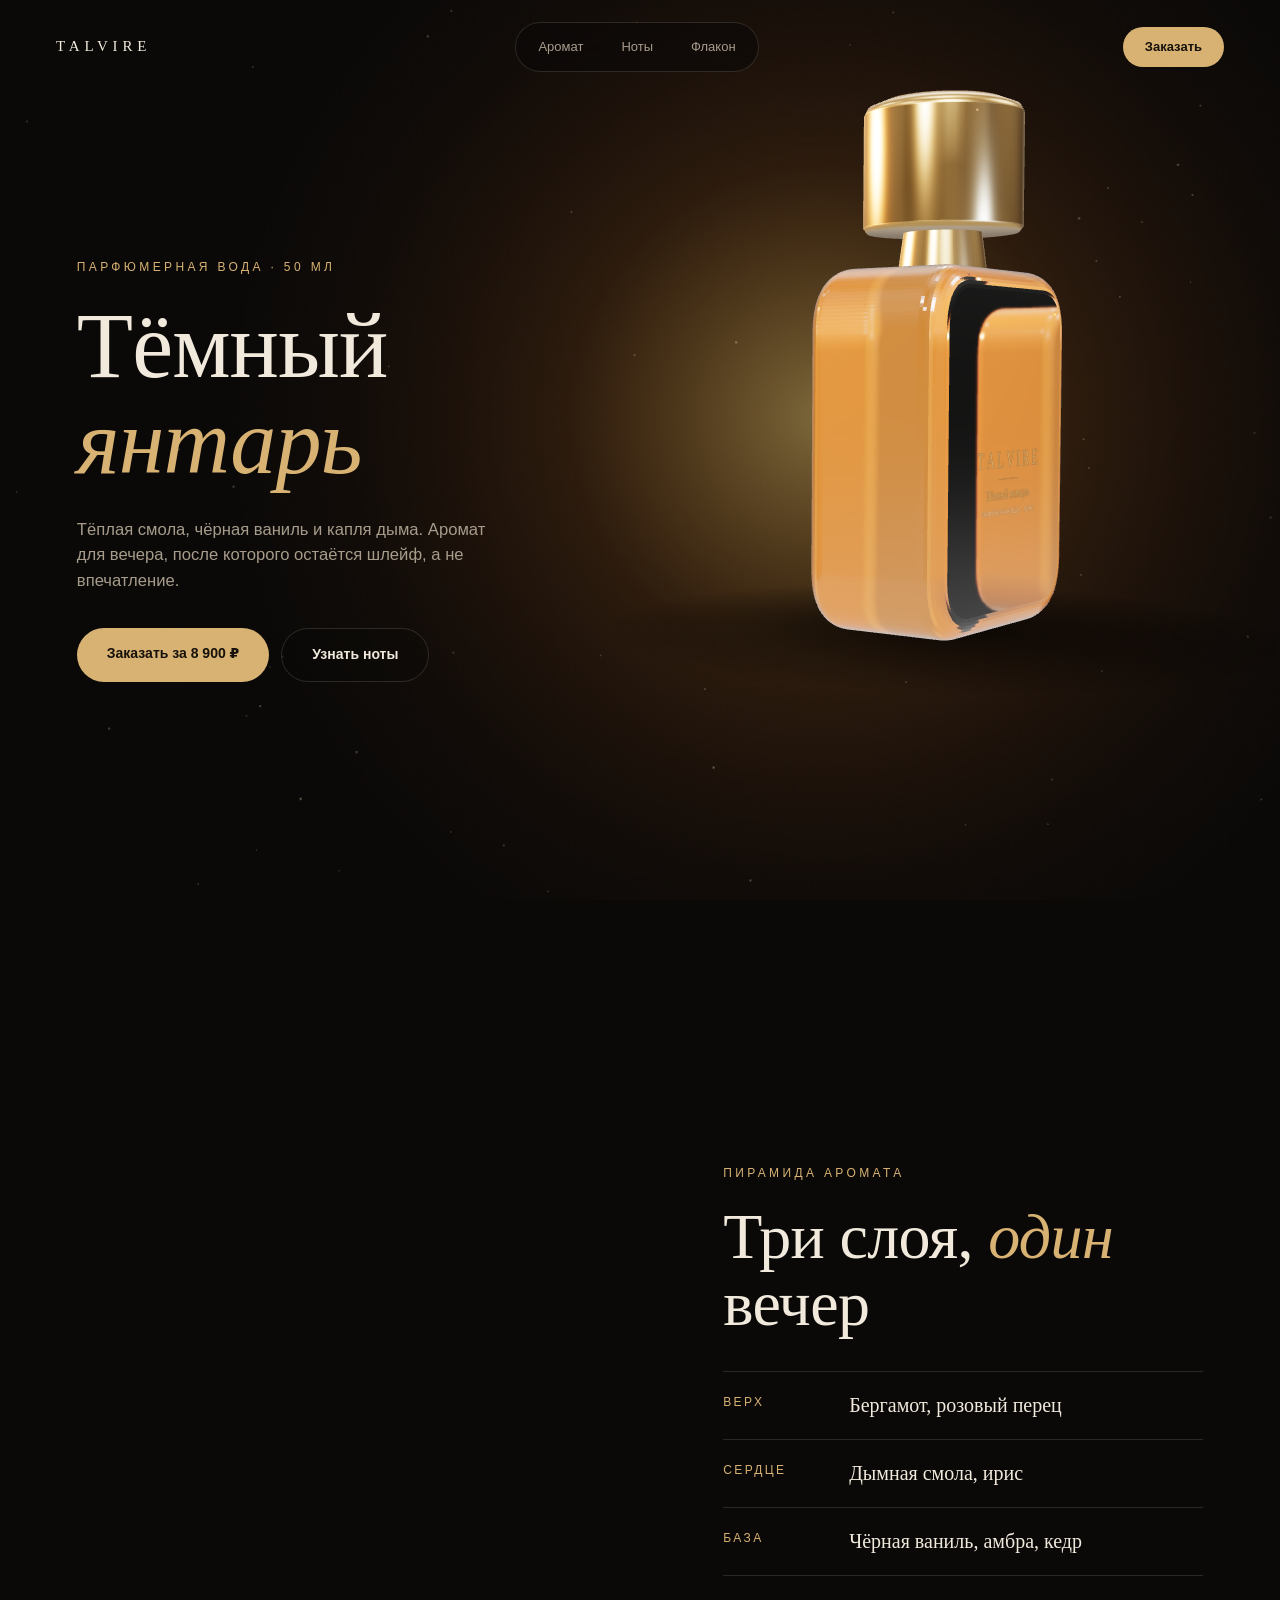
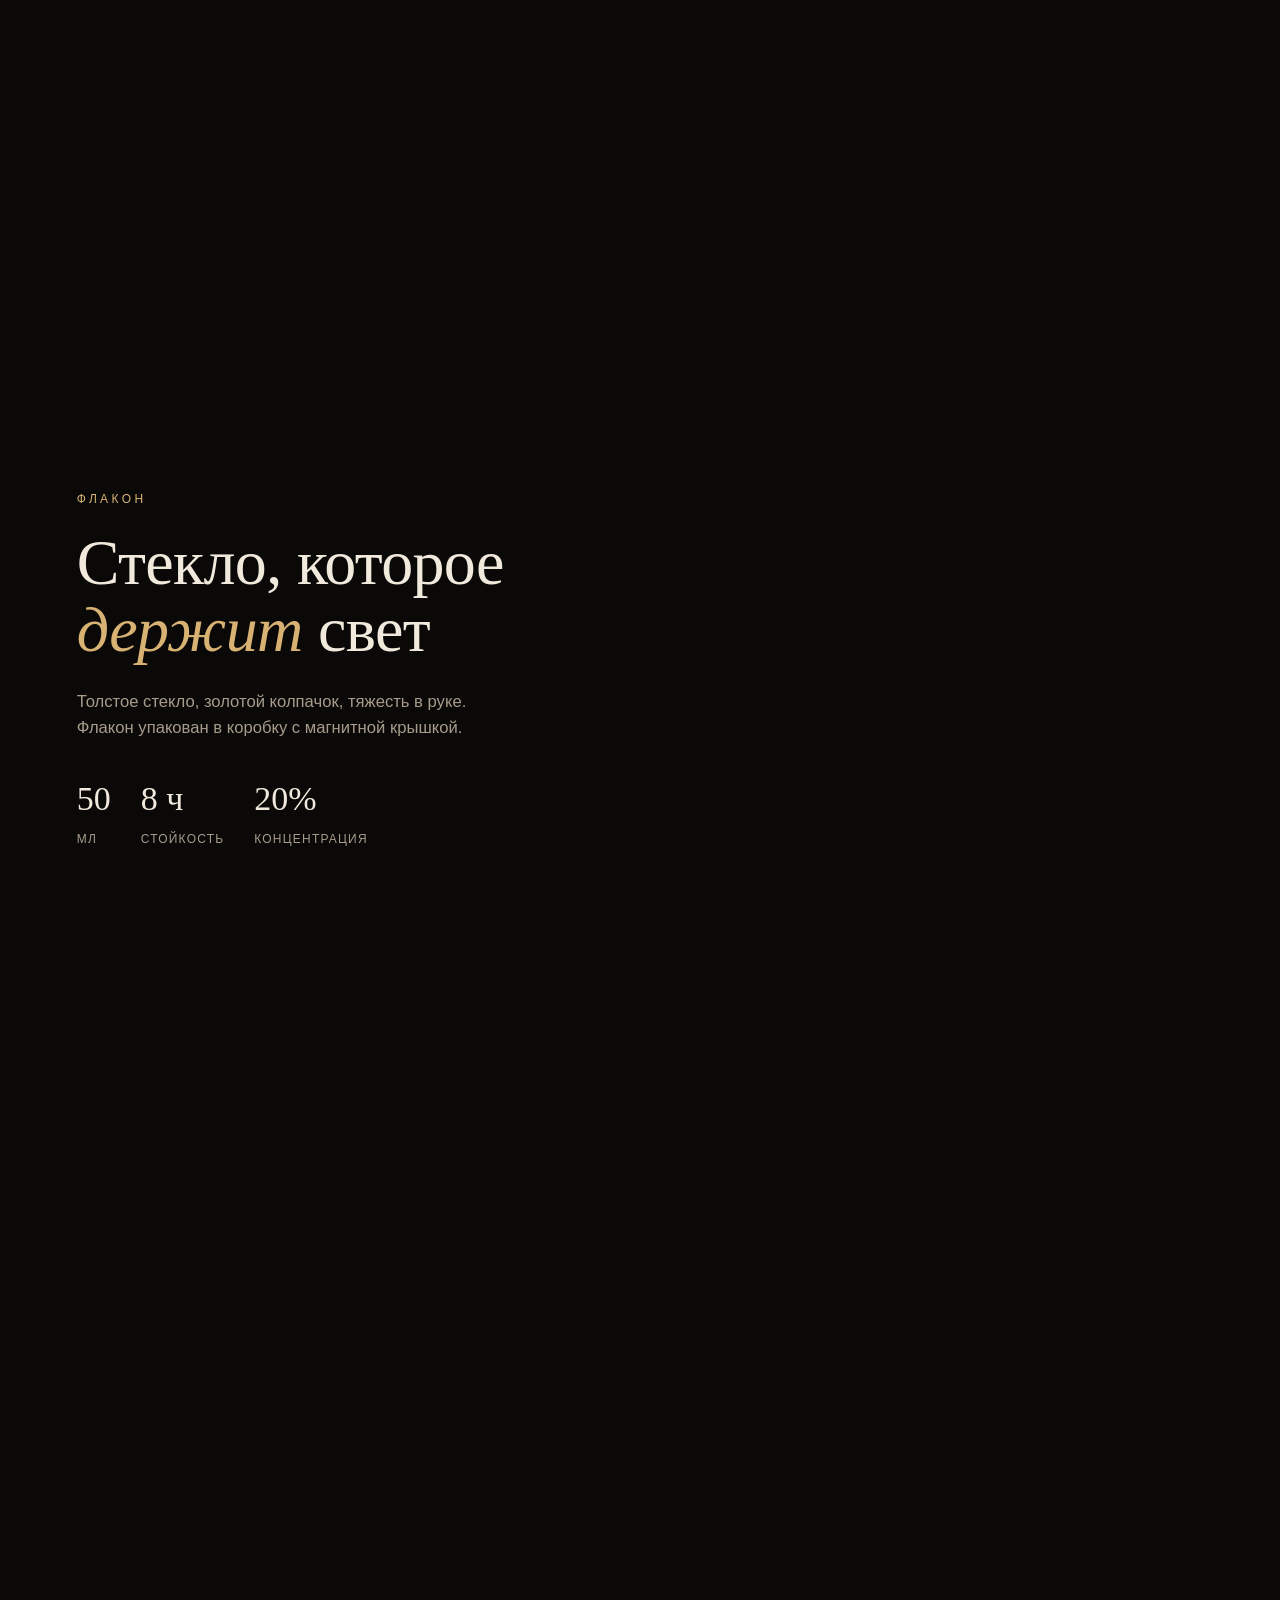
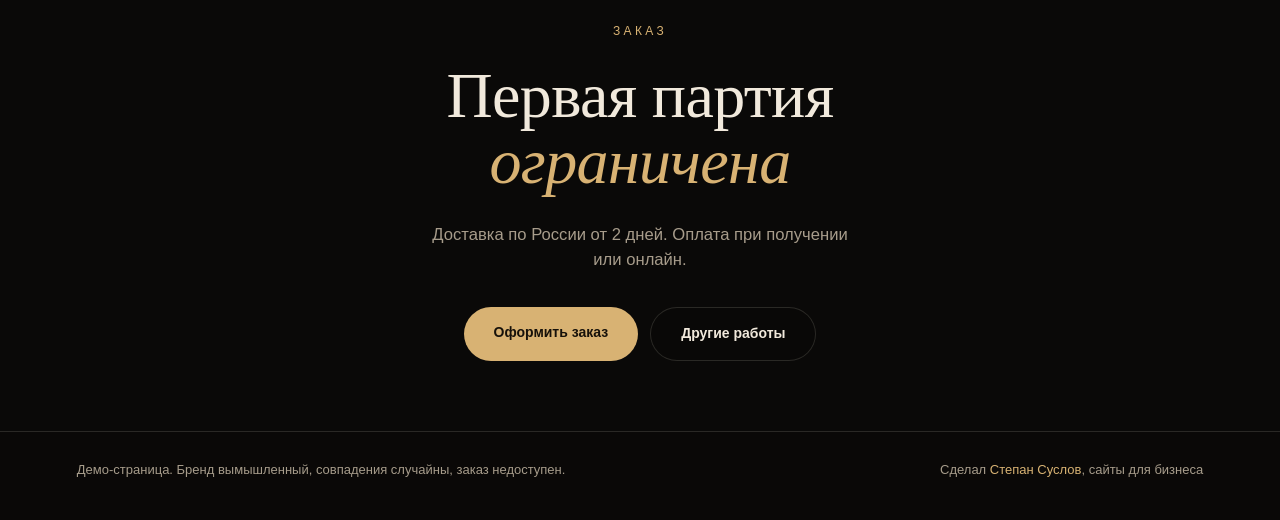
==== 3d/index.html @ 839d9ba3 "Add 3D perfume demo, review form with consent and privacy page Co-Authored-By: Claude Sonnet 5.5 <no" ====
<!doctype html>
<html lang="ru">
<head>
<meta charset="utf-8">
<meta name="viewport" content="width=device-width,initial-scale=1,viewport-fit=cover">
<title>Тёмный янтарь, демо 3D-сайта для парфюмерного бренда</title>
<meta name="description" content="Демо 3D-сайта для парфюмерного бренда. Флакон в реальном времени, вращается при прокрутке. Бренд вымышленный.">
<meta name="theme-color" content="#0a0908">
<meta name="robots" content="noindex">
<style>
:root{--bg:#0a0908;--ink:#f1e9dc;--mute:#a79c8b;--gold:#d8b273;--line:rgba(241,233,220,.14)}
*{box-sizing:border-box;margin:0;padding:0}
html{scroll-behavior:smooth;-webkit-text-size-adjust:100%}
body{background:var(--bg);color:var(--ink);font-family:"Helvetica Neue",Helvetica,Arial,system-ui,sans-serif;line-height:1.55;overflow-x:hidden}
.serif{font-family:"Iowan Old Style","Palatino Linotype",Palatino,Georgia,"Times New Roman",serif}
canvas#stage{position:fixed;inset:0;width:100%;height:100%;display:block;z-index:0;outline:none}
header{position:fixed;top:0;left:0;right:0;z-index:5;display:flex;align-items:center;justify-content:space-between;padding:22px clamp(20px,5vw,56px);pointer-events:none}
header>*{pointer-events:auto}
.logo{font-family:"Iowan Old Style",Palatino,Georgia,serif;letter-spacing:.32em;font-size:15px;color:var(--ink);text-decoration:none}
nav{display:flex;gap:6px;padding:6px;border:1px solid var(--line);border-radius:999px;background:rgba(10,9,8,.55);backdrop-filter:blur(14px);-webkit-backdrop-filter:blur(14px)}
nav a{color:var(--mute);text-decoration:none;font-size:13px;padding:8px 16px;border-radius:999px;transition:color .25s,background .25s}
nav a:hover{color:var(--ink);background:rgba(241,233,220,.08)}
.buy{font-size:13px;color:#16110a;background:var(--gold);padding:10px 22px;border-radius:999px;text-decoration:none;font-weight:600;transition:transform .25s,box-shadow .25s}
.buy:hover{transform:translateY(-1px);box-shadow:0 8px 28px rgba(216,178,115,.35)}
main{position:relative;z-index:2}
section{min-height:100vh;min-height:100svh;display:flex;align-items:center;padding:110px clamp(20px,6vw,90px) 70px}
.copy{max-width:520px}
.eyebrow{font-size:12px;letter-spacing:.28em;text-transform:uppercase;color:var(--gold);margin-bottom:22px}
h1,h2{font-family:"Iowan Old Style","Palatino Linotype",Palatino,Georgia,serif;font-weight:400;line-height:1.04;letter-spacing:-.01em}
h1{font-size:clamp(44px,7.2vw,96px)}
h2{font-size:clamp(36px,5vw,66px)}
h1 em,h2 em{font-style:italic;color:var(--gold)}
.lead{margin-top:26px;color:var(--mute);font-size:clamp(15px,1.3vw,18px);max-width:440px}
.cta{display:flex;flex-wrap:wrap;gap:12px;margin-top:34px}
.btn{display:inline-block;padding:15px 30px;border-radius:999px;font-size:14px;text-decoration:none;font-weight:600;transition:transform .25s,box-shadow .25s,background .25s}
.btn.gold{background:var(--gold);color:#16110a}
.btn.gold:hover{transform:translateY(-2px);box-shadow:0 10px 34px rgba(216,178,115,.35)}
.btn.line{border:1px solid var(--line);color:var(--ink);background:rgba(10,9,8,.35)}
.btn.line:hover{background:rgba(241,233,220,.08)}
.s2{justify-content:flex-end}
.s2 .copy{max-width:480px}
.notes{margin-top:34px;display:grid;gap:0;border-top:1px solid var(--line)}
.notes div{display:grid;grid-template-columns:110px 1fr;gap:16px;padding:18px 0;border-bottom:1px solid var(--line)}
.notes b{font-weight:500;color:var(--gold);font-size:12px;letter-spacing:.2em;text-transform:uppercase;padding-top:3px}
.notes span{font-family:"Iowan Old Style",Palatino,Georgia,serif;font-size:20px}
.s3{justify-content:flex-start}
.facts{margin-top:32px;display:grid;grid-template-columns:repeat(3,auto);gap:30px;justify-content:start}
.facts strong{display:block;font-family:"Iowan Old Style",Palatino,Georgia,serif;font-size:34px;font-weight:400}
.facts small{color:var(--mute);font-size:12px;letter-spacing:.1em;text-transform:uppercase}
.s4{justify-content:center;align-items:flex-end;text-align:center;min-height:100vh;min-height:100svh;padding-top:58vh}
.s4 .copy{max-width:640px}
.s4 .lead{margin-inline:auto}
.s4 .cta{justify-content:center}
footer{position:relative;z-index:2;padding:28px clamp(20px,6vw,90px) 40px;color:var(--mute);font-size:13px;display:flex;flex-wrap:wrap;gap:10px 28px;justify-content:space-between;border-top:1px solid var(--line);background:rgba(10,9,8,.7)}
footer a{color:var(--gold);text-decoration:none}
footer a:hover{text-decoration:underline}
.nogl{position:fixed;inset:0;z-index:1;display:none;align-items:center;justify-content:center;color:var(--mute);font-size:14px;text-align:center;padding:20px}
.nogl.on{display:flex}
@media(max-width:820px){
  nav{display:none}
  section{align-items:flex-end;padding-top:48vh;padding-bottom:56px}
  .s2,.s3,.s4{justify-content:flex-start}
  .s4{padding-top:48vh}
  .s4{text-align:left}.s4 .lead{margin-inline:0}.s4 .cta{justify-content:flex-start}
  .notes div{grid-template-columns:92px 1fr;padding:13px 0}
  .notes span{font-size:18px}
  .facts{gap:20px}.facts strong{font-size:28px}
  main::before{content:"";position:fixed;left:0;right:0;bottom:0;height:62vh;z-index:-1;background:linear-gradient(to top,rgba(10,9,8,.92) 30%,rgba(10,9,8,0));pointer-events:none}
}
@media(prefers-reduced-motion:reduce){html{scroll-behavior:auto}}
</style>
</head>
<body>
<canvas id="stage" aria-label="Трёхмерная модель флакона духов"></canvas>
<div class="nogl" id="nogl">Не удалось запустить 3D в этом браузере. Попробуйте Chrome или Safari.</div>

<header>
  <a class="logo" href="#top">TALVIRE</a>
  <nav>
    <a href="#top">Аромат</a>
    <a href="#notes">Ноты</a>
    <a href="#details">Флакон</a>
  </nav>
  <a class="buy" href="#order">Заказать</a>
</header>

<main id="top">
  <section class="s1">
    <div class="copy">
      <div class="eyebrow">Парфюмерная вода · 50 мл</div>
      <h1>Тёмный <em>янтарь</em></h1>
      <p class="lead">Тёплая смола, чёрная ваниль и капля дыма. Аромат для вечера, после которого остаётся шлейф, а не впечатление.</p>
      <div class="cta">
        <a class="btn gold" href="#order">Заказать за 8 900 ₽</a>
        <a class="btn line" href="#notes">Узнать ноты</a>
      </div>
    </div>
  </section>

  <section class="s2" id="notes">
    <div class="copy">
      <div class="eyebrow">Пирамида аромата</div>
      <h2>Три слоя, <em>один</em> вечер</h2>
      <div class="notes">
        <div><b>Верх</b><span>Бергамот, розовый перец</span></div>
        <div><b>Сердце</b><span>Дымная смола, ирис</span></div>
        <div><b>База</b><span>Чёрная ваниль, амбра, кедр</span></div>
      </div>
    </div>
  </section>

  <section class="s3" id="details">
    <div class="copy">
      <div class="eyebrow">Флакон</div>
      <h2>Стекло, которое <em>держит</em> свет</h2>
      <p class="lead">Толстое стекло, золотой колпачок, тяжесть в руке. Флакон упакован в коробку с магнитной крышкой.</p>
      <div class="facts">
        <div><strong>50</strong><small>мл</small></div>
        <div><strong>8 ч</strong><small>стойкость</small></div>
        <div><strong>20%</strong><small>концентрация</small></div>
      </div>
    </div>
  </section>

  <section class="s4" id="order">
    <div class="copy">
      <div class="eyebrow">Заказ</div>
      <h2>Первая партия <em>ограничена</em></h2>
      <p class="lead">Доставка по России от 2 дней. Оплата при получении или онлайн.</p>
      <div class="cta">
        <a class="btn gold" href="#order" onclick="return false">Оформить заказ</a>
        <a class="btn line" href="../portfolio/">Другие работы</a>
      </div>
    </div>
  </section>
</main>

<footer>
  <span>Демо-страница. Бренд вымышленный, совпадения случайны, заказ недоступен.</span>
  <span>Сделал <a href="../portfolio/">Степан Суслов</a>, сайты для бизнеса</span>
</footer>

<script type="importmap">
{"imports":{"three":"./vendor/three.module.min.js"}}
</script>
<script type="module">
import * as THREE from 'three';
import { RoomEnvironment } from './vendor/RoomEnvironment.js';

const canvas = document.getElementById('stage');
let renderer;
try {
  renderer = new THREE.WebGLRenderer({ canvas, antialias: true, powerPreference: 'high-performance' });
} catch (e) {
  document.getElementById('nogl').classList.add('on');
  throw e;
}
const reduce = matchMedia('(prefers-reduced-motion: reduce)').matches;
renderer.setPixelRatio(Math.min(devicePixelRatio, 2));
renderer.toneMapping = THREE.ACESFilmicToneMapping;
renderer.toneMappingExposure = 1.05;
renderer.outputColorSpace = THREE.SRGBColorSpace;

const scene = new THREE.Scene();
scene.background = new THREE.Color(0x0a0908);
const pmrem = new THREE.PMREMGenerator(renderer);
scene.environment = pmrem.fromScene(new RoomEnvironment(), 0.04).texture;
scene.environmentIntensity = 0.75;

const camera = new THREE.PerspectiveCamera(32, 1, 0.1, 50);
camera.position.set(0, 0, 7.4);

// lights: warm rim from behind-left, cool kicker from the right, soft key
const rim = new THREE.SpotLight(0xffc27a, 90, 14, 0.7, 0.8, 1.6);
rim.position.set(-3.4, 2.4, -2.6); rim.target.position.set(0, 0, 0);
const kick = new THREE.PointLight(0x9bb8ff, 14, 12, 1.6);
kick.position.set(3.6, 0.8, 2.2);
const key = new THREE.PointLight(0xfff0dc, 22, 14, 1.6);
key.position.set(-1.6, 2.8, 4.2);
scene.add(rim, rim.target, kick, key);

// glow card behind the bottle, gives the glass something to refract
function radial(stops, size = 512) {
  const c = document.createElement('canvas'); c.width = c.height = size;
  const g = c.getContext('2d'), r = g.createRadialGradient(size/2, size/2, 0, size/2, size/2, size/2);
  stops.forEach(([o, col]) => r.addColorStop(o, col));
  g.fillStyle = r; g.fillRect(0, 0, size, size);
  const t = new THREE.CanvasTexture(c); t.colorSpace = THREE.SRGBColorSpace; return t;
}
const glow = new THREE.Mesh(
  new THREE.PlaneGeometry(9, 9),
  new THREE.MeshBasicMaterial({ map: radial([[0,'rgba(216,160,80,.55)'],[.35,'rgba(150,90,40,.22)'],[1,'rgba(10,9,8,0)']]), transparent: true, depthWrite: false })
);
glow.position.set(0, 0.2, -2.4);
scene.add(glow);

// ---------- bottle ----------
const bottle = new THREE.Group();
scene.add(bottle);

function roundedRect(w, h, r) {
  const s = new THREE.Shape(), x = -w/2, y = -h/2;
  s.moveTo(x + r, y);
  s.lineTo(x + w - r, y); s.quadraticCurveTo(x + w, y, x + w, y + r);
  s.lineTo(x + w, y + h - r); s.quadraticCurveTo(x + w, y + h, x + w - r, y + h);
  s.lineTo(x + r, y + h); s.quadraticCurveTo(x, y + h, x, y + h - r);
  s.lineTo(x, y + r); s.quadraticCurveTo(x, y, x + r, y);
  return s;
}
function block(w, h, d, r, bevel, seg) {
  const g = new THREE.ExtrudeGeometry(roundedRect(w - bevel*2, h - bevel*2, r), {
    depth: d - bevel*2, bevelEnabled: true, bevelThickness: bevel, bevelSize: bevel, bevelSegments: seg, curveSegments: 28
  });
  g.translate(0, 0, -(d - bevel*2) / 2);
  g.computeVertexNormals();
  return g;
}

const BW = 1.5, BH = 1.9, BD = 0.78;
const glass = new THREE.Mesh(
  block(BW, BH, BD, 0.22, 0.12, 10),
  new THREE.MeshPhysicalMaterial({
    color: 0xffffff, metalness: 0, roughness: 0.03, transmission: 1, thickness: 1.6, ior: 1.52,
    attenuationColor: new THREE.Color(0xf3dcb4), attenuationDistance: 5, specularIntensity: 1, envMapIntensity: 1.4,
    clearcoat: 1, clearcoatRoughness: 0.02
  })
);
bottle.add(glass);

const liquid = new THREE.Mesh(
  block(BW - 0.34, BH - 0.4, BD - 0.34, 0.16, 0.06, 6),
  new THREE.MeshPhysicalMaterial({
    color: 0xc8761f, emissive: 0x7a3a06, emissiveIntensity: 0.55, roughness: 0.18, metalness: 0,
    clearcoat: 0.6, sheen: 0.4, sheenColor: new THREE.Color(0xffb35a)
  })
);
liquid.position.y = -0.03;
bottle.add(liquid);

// base weight (thick glass bottom looks like a darker amber slab)
const goldMat = new THREE.MeshStandardMaterial({ color: 0xd8b273, metalness: 1, roughness: 0.22, envMapIntensity: 1.6 });
const neck = new THREE.Mesh(new THREE.CylinderGeometry(0.2, 0.24, 0.3, 48), goldMat);
neck.position.y = BH / 2 + 0.1;
const capProfile = [[0,0],[0.4,0],[0.42,0.03],[0.42,0.62],[0.4,0.66],[0.3,0.7],[0,0.7]].map(([x, y]) => new THREE.Vector2(x, y));
const cap = new THREE.Mesh(new THREE.LatheGeometry(capProfile, 64), goldMat);
cap.position.y = BH / 2 + 0.2;
bottle.add(neck, cap);

// label drawn on canvas, sits on the front face
const lc = document.createElement('canvas'); lc.width = 1024; lc.height = 1024;
const lg = lc.getContext('2d');
lg.clearRect(0, 0, 1024, 1024);
lg.fillStyle = 'rgba(216,178,115,0.95)'; lg.textAlign = 'center';
lg.font = '400 104px "Iowan Old Style", Palatino, Georgia, serif';
lg.save(); lg.translate(512, 430); lg.fillText('T A L V I R E', 0, 0); lg.restore();
lg.fillRect(412, 480, 200, 2);
lg.font = 'italic 400 64px "Iowan Old Style", Palatino, Georgia, serif';
lg.fillText('Тёмный янтарь', 512, 570);
lg.font = '400 34px Helvetica, Arial, sans-serif';
lg.fillStyle = 'rgba(241,233,220,0.7)';
lg.fillText('ПАРФЮМЕРНАЯ ВОДА  ·  50 МЛ', 512, 640);
const lt = new THREE.CanvasTexture(lc); lt.colorSpace = THREE.SRGBColorSpace; lt.anisotropy = 8;
const label = new THREE.Mesh(
  new THREE.PlaneGeometry(1.2, 1.2),
  new THREE.MeshBasicMaterial({ map: lt, transparent: true, depthWrite: false, toneMapped: false })
);
label.position.set(0, -0.18, BD / 2 + 0.004);
bottle.add(label);

// soft contact shadow under the bottle
const shadow = new THREE.Mesh(
  new THREE.PlaneGeometry(3.6, 3.6),
  new THREE.MeshBasicMaterial({ map: radial([[0,'rgba(0,0,0,.75)'],[1,'rgba(0,0,0,0)']]), transparent: true, depthWrite: false })
);
shadow.rotation.x = -Math.PI / 2;
shadow.position.y = -BH / 2 - 0.02;
bottle.add(shadow);

// gold dust
const N = 160, pos = new Float32Array(N * 3), spd = new Float32Array(N);
for (let i = 0; i < N; i++) {
  pos[i*3] = (Math.random() - .5) * 11; pos[i*3+1] = (Math.random() - .5) * 8; pos[i*3+2] = (Math.random() - .5) * 6 - 1;
  spd[i] = .06 + Math.random() * .16;
}
const dustGeo = new THREE.BufferGeometry();
dustGeo.setAttribute('position', new THREE.BufferAttribute(pos, 3));
const dust = new THREE.Points(dustGeo, new THREE.PointsMaterial({
  size: 0.035, map: radial([[0,'rgba(255,225,160,1)'],[1,'rgba(255,225,160,0)']], 64), transparent: true, opacity: .8, depthWrite: false, blending: THREE.AdditiveBlending
}));
scene.add(dust);

// ---------- scroll choreography ----------
// per-section targets: [x, y, scale, rotY, rotX]
const desktop = [
  [ 1.65, -0.05, 1.00, 0.55,  0.05],
  [-1.75,  0.00, 1.05, Math.PI * 1.25, 0.12],
  [ 1.75, -0.05, 1.10, Math.PI * 2.15, -0.06],
  [ 0.00,  0.62, 0.56, Math.PI * 3.00, 0.0],
];
const mobile = [
  [0, 1.15, 0.62, 0.5, 0.05],
  [0, 1.15, 0.62, Math.PI * 1.25, 0.1],
  [0, 1.15, 0.64, Math.PI * 2.15, -0.05],
  [0, 1.15, 0.62, Math.PI * 3.0, 0],
];
const sections = [...document.querySelectorAll('main section')];
let isMobile = false, vw = 0, vh = 0;

function resize() {
  vw = innerWidth; vh = innerHeight;
  renderer.setSize(vw, vh, false);
  camera.aspect = vw / vh;
  isMobile = vw <= 820;
  camera.fov = isMobile ? 38 : 32;
  camera.updateProjectionMatrix();
}
addEventListener('resize', resize); resize();

function scrollProgress() {
  // continuous index across sections, based on viewport centre
  const mid = scrollY + vh * 0.5;
  let i = 0;
  for (; i < sections.length - 1; i++) {
    if (mid < sections[i + 1].offsetTop + sections[i + 1].offsetHeight * 0.0) break;
  }
  const a = sections[i], b = sections[Math.min(i + 1, sections.length - 1)];
  const start = a.offsetTop + a.offsetHeight * 0.5, end = b.offsetTop + b.offsetHeight * 0.5;
  const t = i === sections.length - 1 ? 0 : THREE.MathUtils.clamp((mid - start) / Math.max(1, end - start), 0, 1);
  return Math.min(sections.length - 1, Math.max(0, i + (mid < start ? 0 : t)));
}
const ease = t => t * t * (3 - 2 * t);

const cur = { x: 0, y: 0, s: 1, ry: 0.5, rx: 0 };
let mx = 0, my = 0, tmx = 0, tmy = 0;
addEventListener('pointermove', e => { tmx = e.clientX / vw * 2 - 1; tmy = e.clientY / vh * 2 - 1; }, { passive: true });

const clock = new THREE.Clock();
let idle = 0;
function frame() {
  const dt = Math.min(clock.getDelta(), 0.05);
  const keys = isMobile ? mobile : desktop;
  const p = scrollProgress(), i = Math.floor(p), f = ease(p - i);
  const A = keys[i], B = keys[Math.min(i + 1, keys.length - 1)];
  const tgt = {
    x: THREE.MathUtils.lerp(A[0], B[0], f), y: THREE.MathUtils.lerp(A[1], B[1], f), s: THREE.MathUtils.lerp(A[2], B[2], f),
    ry: THREE.MathUtils.lerp(A[3], B[3], f), rx: THREE.MathUtils.lerp(A[4], B[4], f)
  };
  const k = 1 - Math.pow(0.0015, dt);
  for (const key in cur) cur[key] += (tgt[key] - cur[key]) * k;
  mx += (tmx - mx) * k * 0.6; my += (tmy - my) * k * 0.6;
  if (!reduce) idle += dt;

  // в узком окне на десктопной раскладке флакон уменьшаем, чтобы он не лез на текст
  const fit = isMobile ? 1 : Math.min(1, camera.aspect / 1.6);
  bottle.position.set(cur.x * fit + mx * 0.08, cur.y + Math.sin(idle * 0.9) * 0.04, 0);
  bottle.scale.setScalar(cur.s * fit);
  bottle.rotation.set(cur.rx + my * 0.1, cur.ry + mx * 0.35 + Math.sin(idle * 0.5) * 0.08, 0);
  glow.position.x = bottle.position.x * 0.8; glow.position.y = bottle.position.y + 0.2;
  dust.rotation.y = idle * 0.02;
  const pa = dustGeo.attributes.position.array;
  for (let n = 0; n < N; n++) { pa[n*3+1] += spd[n] * dt * (reduce ? 0 : 1); if (pa[n*3+1] > 4) pa[n*3+1] = -4; }
  dustGeo.attributes.position.needsUpdate = true;

  renderer.render(scene, camera);
  requestAnimationFrame(frame);
}
frame();
</script>
</body>
</html>
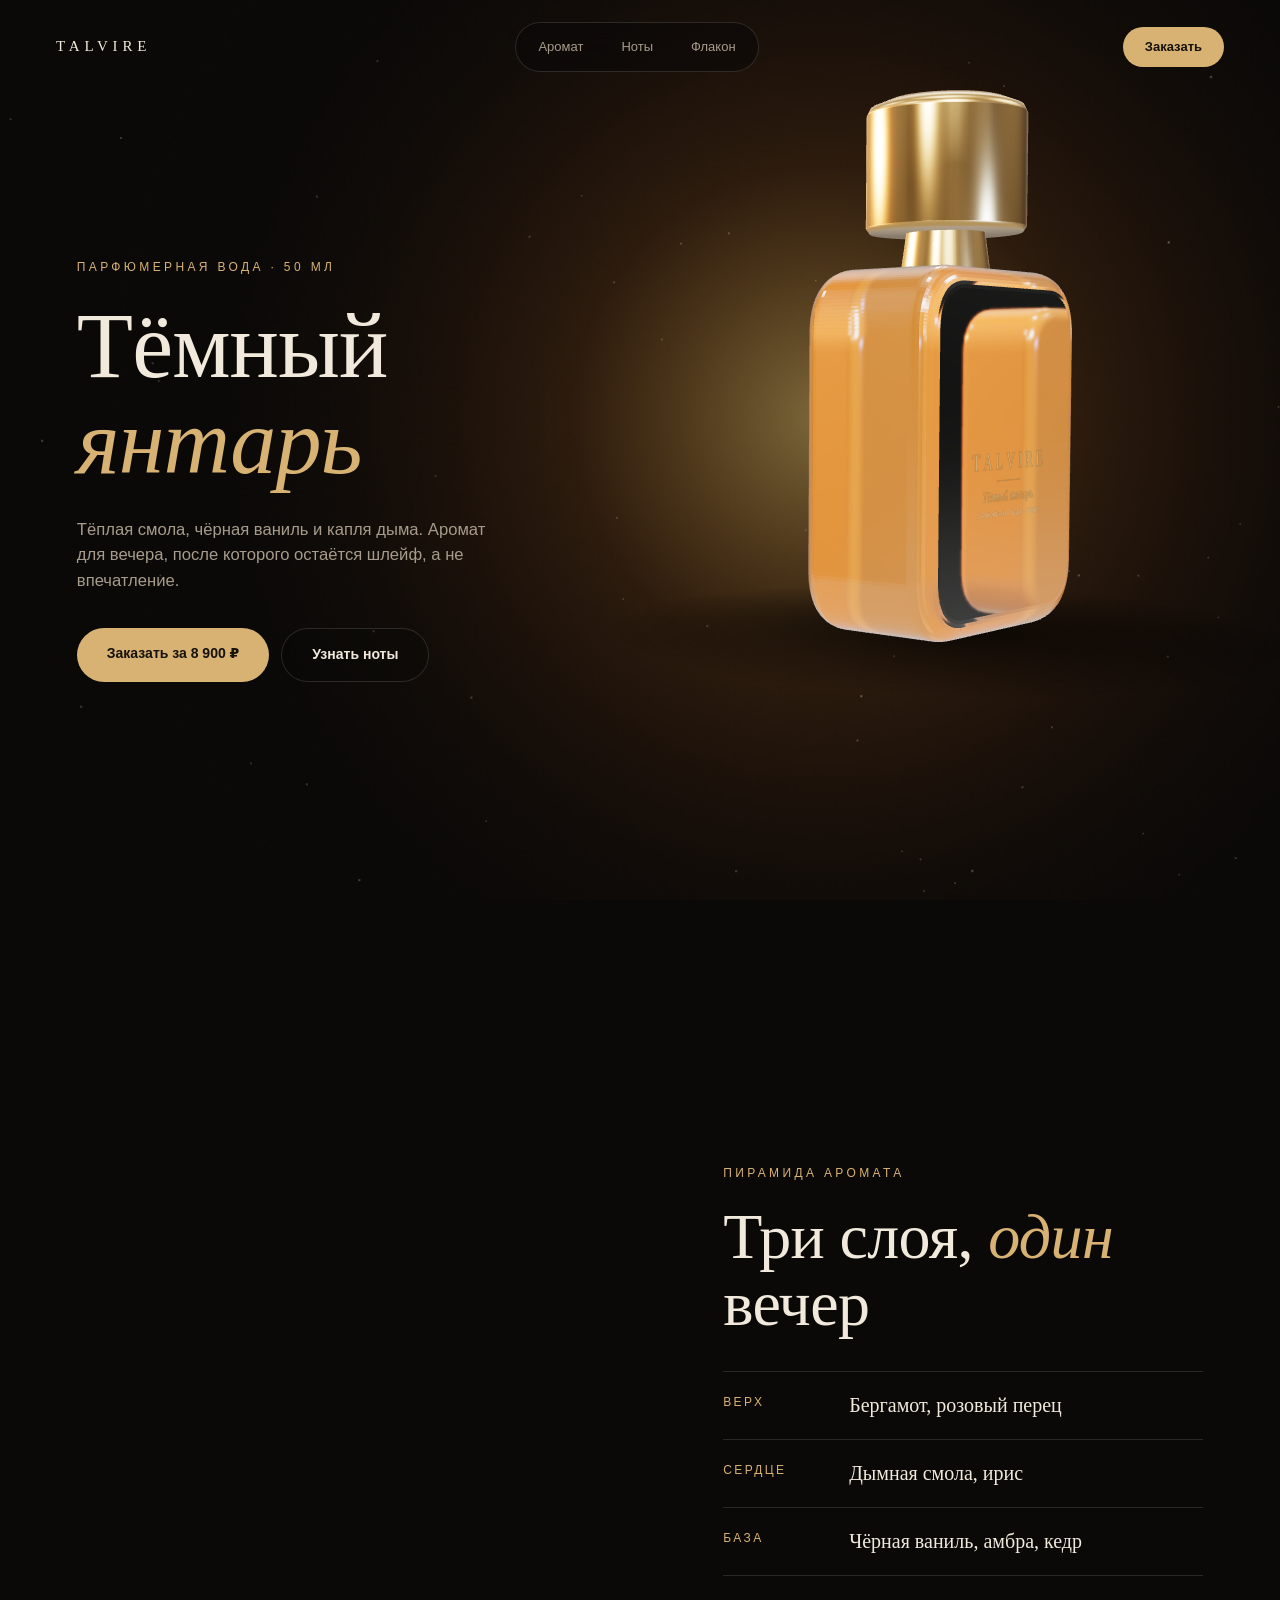
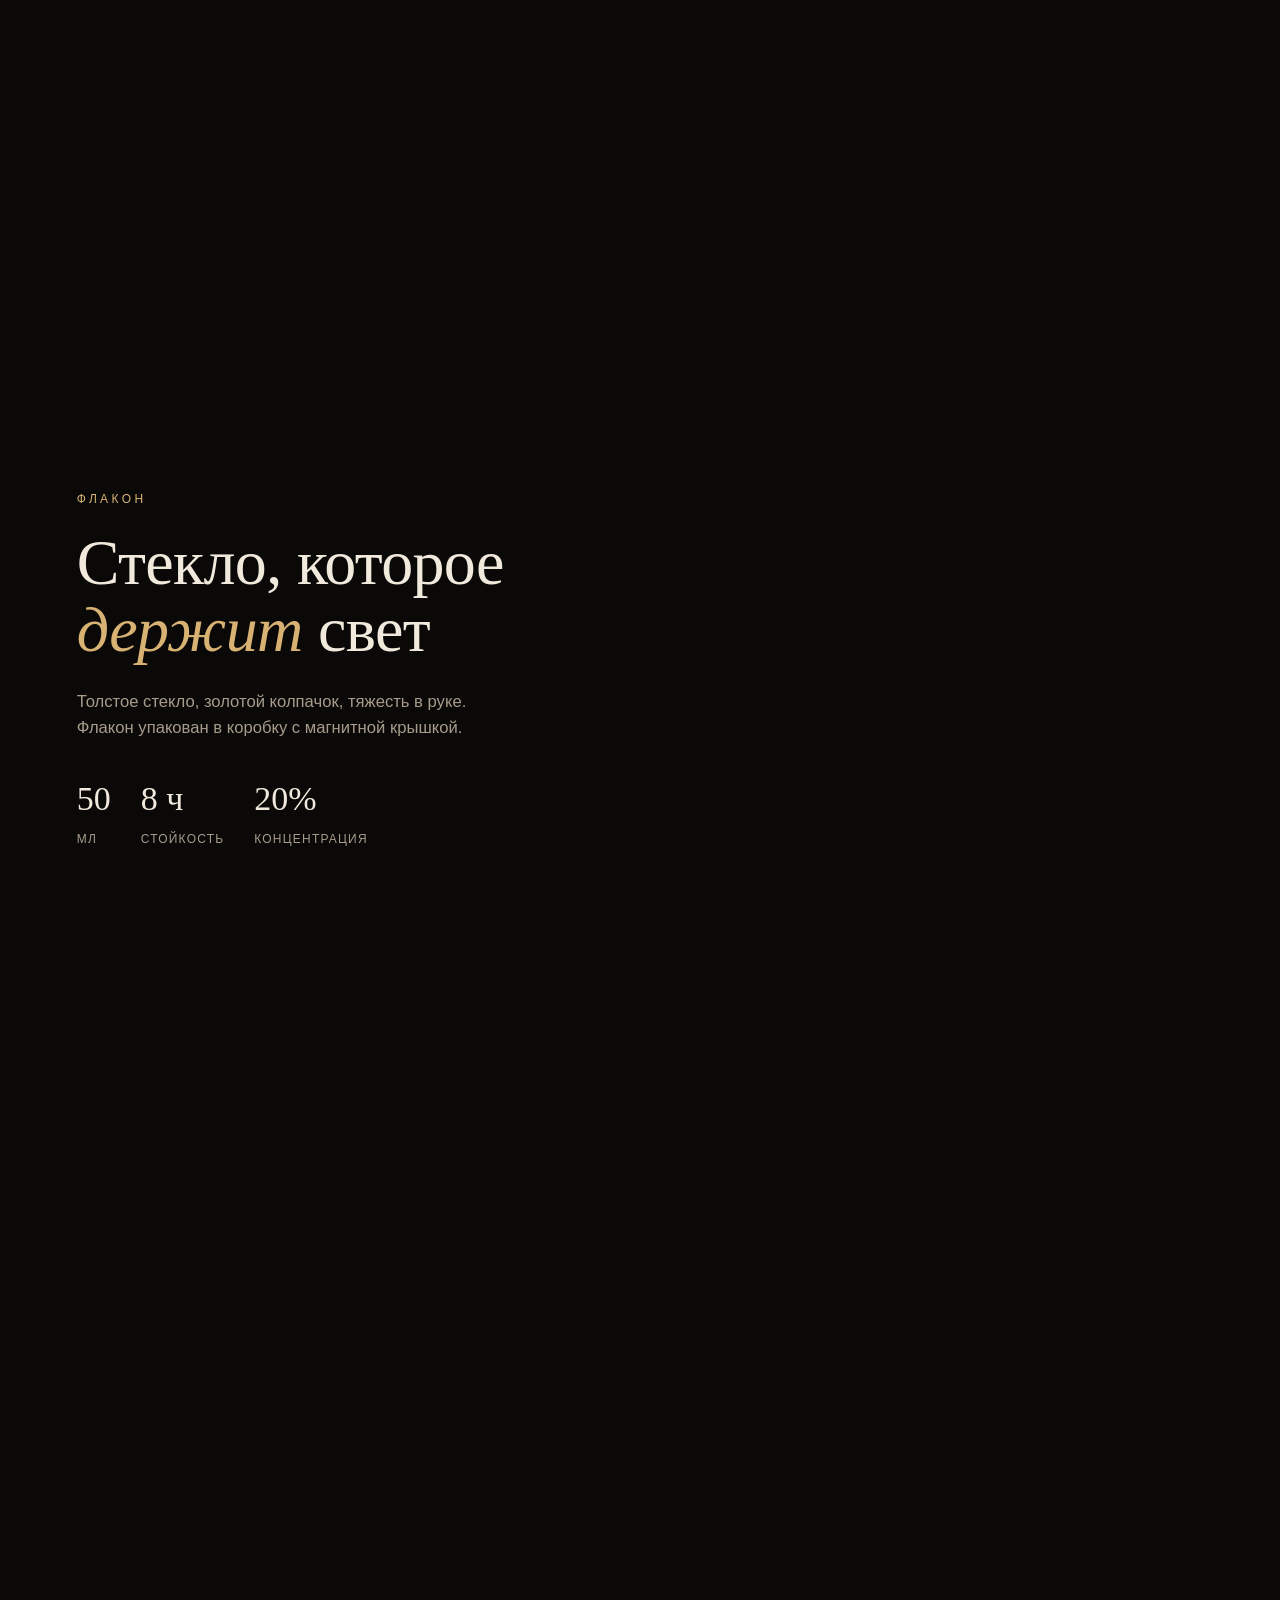
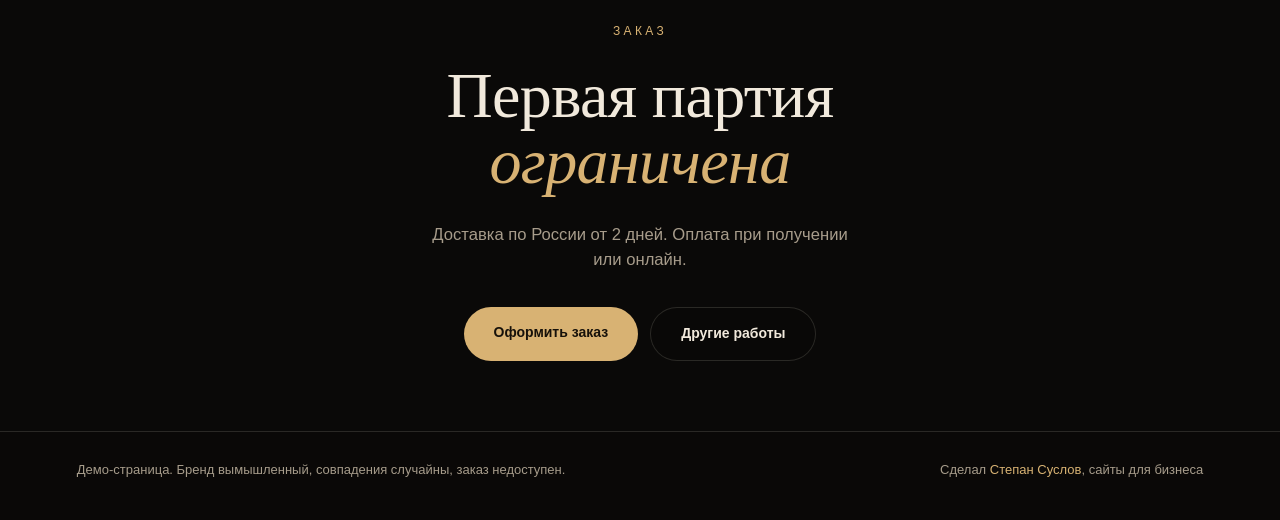
==== commit 72643617: "Add favicons to the portfolio and the 3D demo Co-Authored-By: Claude Sonnet 5.5 <noreply@anthropic.c" ====
--- a/3d/index.html
+++ b/3d/index.html
@@ -6,6 +6,9 @@
 <title>Тёмный янтарь, демо 3D-сайта для парфюмерного бренда</title>
 <meta name="description" content="Демо 3D-сайта для парфюмерного бренда. Флакон в реальном времени, вращается при прокрутке. Бренд вымышленный.">
 <meta name="theme-color" content="#0a0908">
+<link rel="icon" href="favicon.svg" type="image/svg+xml">
+<link rel="icon" href="favicon-32.png" sizes="32x32" type="image/png">
+<link rel="apple-touch-icon" href="apple-touch-icon.png">
 <meta name="robots" content="noindex">
 <style>
 :root{--bg:#0a0908;--ink:#f1e9dc;--mute:#a79c8b;--gold:#d8b273;--line:rgba(241,233,220,.14)}
